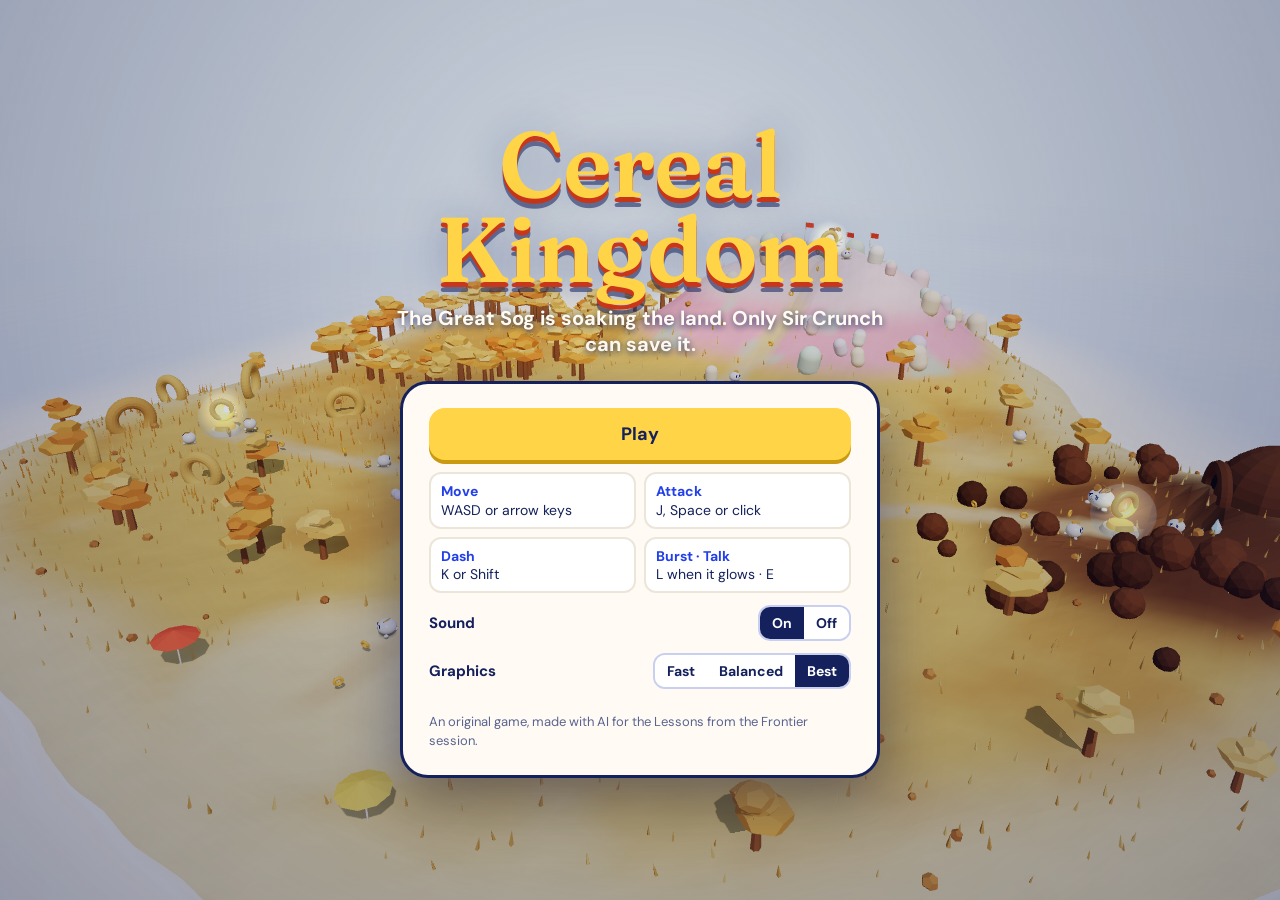
==== cereal-kingdom/index.html @ 96c3f2af "Add Cereal Kingdom 3D adventure at /cereal-kingdom/ A small 3D action-adventure for the Lessons from" ====
<!DOCTYPE html>
<html lang="en">
<head>
<meta charset="utf-8">
<meta name="viewport" content="width=device-width, initial-scale=1, maximum-scale=1, user-scalable=no, viewport-fit=cover">
<meta name="theme-color" content="#2340E8">
<title>Cereal Kingdom</title>
<style id="fontcss">@font-face{font-family:"Fraunces";font-style:normal;font-weight:600;font-display:swap;src:url([data-uri]) format("woff2")}
@font-face{font-family:"DM Sans";font-style:normal;font-weight:400;font-display:swap;src:url([data-uri]) format("woff2")}
@font-face{font-family:"DM Sans";font-style:normal;font-weight:700;font-display:swap;src:url([data-uri]) format("woff2")}</style>
<style>
:root{
  /* Layout: a full-screen 3D world with a light HUD; thumb controls on phones, keys on laptops. */
  --cobalt:#2340E8; --deep:#1B33C4; --line:#5068F2; --sun:#FFD447; --coral:#FF5A3C; --cream:#FFFBF4; --ink:#14215C; --mist:#DCE2FF; --paper:#FFFBF2;
  --display:"Fraunces", Georgia, serif; --body:"DM Sans", "Helvetica Neue", Arial, sans-serif;
  --st: env(safe-area-inset-top, 0px); --sb: env(safe-area-inset-bottom, 0px); --sl: env(safe-area-inset-left, 0px); --sr: env(safe-area-inset-right, 0px);
  color-scheme: dark;
}
*{box-sizing:border-box}
html,body{margin:0;height:100%;overflow:hidden;background:#9CC7FF;font-family:var(--body);color:var(--paper);-webkit-user-select:none;user-select:none;-webkit-touch-callout:none;touch-action:none;overscroll-behavior:none}
button{font:inherit;color:inherit;cursor:pointer}
:focus-visible{outline:3px solid var(--sun);outline-offset:3px}
#scene{position:fixed;inset:0;width:100%;height:100%;display:block}
.hidden{display:none !important}
.layer{position:fixed;inset:0;pointer-events:none}

/* HUD */
#hud{position:fixed;left:0;right:0;top:0;padding:calc(10px + var(--st)) calc(12px + var(--sr)) 0 calc(12px + var(--sl));display:grid;grid-template-columns:1fr auto 1fr;gap:10px;align-items:start;pointer-events:none;font-size:15px}
.stats{display:flex;gap:8px;align-items:center}
.lv{width:46px;height:46px;border-radius:50%;background:var(--sun);color:var(--ink);display:grid;place-items:center;line-height:1;box-shadow:0 3px 0 rgba(20,33,92,.35);flex:none}
.lv span{font-size:10px;font-weight:700;letter-spacing:.08em;margin-bottom:-6px}
.lv b{font-family:var(--display);font-size:22px}
.bars{display:flex;flex-direction:column;gap:5px;min-width:0;width:min(170px,34vw)}
.bar{position:relative;height:16px;border-radius:999px;background:rgba(20,33,92,.55);overflow:hidden;border:2px solid rgba(255,251,242,.85)}
.bar i{position:absolute;inset:0;width:100%;transform-origin:left;background:linear-gradient(90deg,#FF5A3C,#FF8A5B);transition:transform .2s}
.bar.xp{height:9px;border-width:1.5px}
.bar.xp i{background:linear-gradient(90deg,#FFD447,#FFF1A8)}
.bar span{position:absolute;inset:0;display:grid;place-items:center;font-size:11px;font-weight:700;text-shadow:0 1px 2px rgba(0,0,0,.5);font-variant-numeric:tabular-nums}
.objective{display:flex;align-items:center;gap:8px;background:rgba(20,33,92,.62);border:2px solid rgba(255,251,242,.6);border-radius:16px;padding:6px 12px 6px 8px;max-width:min(360px,46vw)}
#compass{width:30px;height:30px;flex:none;display:grid;place-items:center;transition:transform .12s linear}
#compass svg{width:28px;height:28px}
#objText{font-weight:700;font-size:14px;line-height:1.2}
#objDist{font-size:12px;color:var(--mist);font-variant-numeric:tabular-nums}
.right{display:flex;gap:8px;justify-content:flex-end;align-items:center;flex-wrap:wrap}
.chip{background:rgba(20,33,92,.62);border:2px solid rgba(255,251,242,.6);border-radius:999px;padding:4px 10px;font-weight:700;display:flex;align-items:center;gap:6px;font-variant-numeric:tabular-nums}
.rings{display:flex;gap:3px}
.rings i{width:16px;height:16px;border-radius:50%;border:4px solid rgba(255,255,255,.35)}
.rings i.on{border-color:var(--sun);box-shadow:0 0 8px rgba(255,212,71,.9)}
.coin{width:14px;height:14px;border-radius:50%;border:4px solid #F2B437;display:inline-block}
.pill{pointer-events:auto;width:40px;height:40px;border-radius:12px;border:2px solid rgba(255,251,242,.7);background:rgba(20,33,92,.62);display:grid;place-items:center;font-weight:700}
#bossBar{position:fixed;left:50%;transform:translateX(-50%);top:calc(70px + var(--st));width:min(520px,80vw);text-align:center;font-family:var(--display);font-weight:600;font-size:18px;text-shadow:0 2px 6px rgba(20,33,92,.6)}
#bossBar .bar{height:18px;margin-top:4px}
#bossBar .bar i{background:linear-gradient(90deg,#B58CFF,#7EC8FF)}
.keys{position:fixed;left:calc(14px + var(--sl));bottom:calc(12px + var(--sb));font-size:13px;color:rgba(255,251,242,.92);background:rgba(20,33,92,.5);padding:6px 10px;border-radius:10px;pointer-events:none}
.keys b{background:rgba(255,251,242,.2);border-radius:5px;padding:0 5px;margin:0 2px}

/* overlays in the world */
.ftext{position:absolute;left:0;top:0;font-family:var(--display);font-weight:600;font-size:26px;white-space:nowrap;transform:translate(-50%,-50%);text-shadow:0 2px 0 rgba(20,33,92,.75),0 0 8px rgba(20,33,92,.4);will-change:transform}
.ftext.small{font-size:18px}
.ftext.hurt{color:#FFB29E}
.ftext.xp{color:var(--sun);font-family:var(--body);font-weight:700;font-size:16px}
.ftext.heal{color:#9EF0C5}
.label{position:absolute;left:0;top:0;transform:translate(-50%,-100%);background:rgba(20,33,92,.72);border:2px solid rgba(255,251,242,.7);border-radius:999px;padding:2px 10px;font-size:13px;font-weight:700;white-space:nowrap}
.label em{font-style:normal;color:var(--sun);margin-left:4px}
.ehp{position:absolute;left:0;top:0;width:44px;height:7px;border-radius:999px;background:rgba(20,33,92,.6);overflow:hidden;transform:translate(-50%,-50%)}
.ehp i{position:absolute;inset:0;background:#FF8A5B;transform-origin:left}

/* touch */
#touch{position:fixed;inset:0;pointer-events:none}
#joyZone{position:absolute;left:0;bottom:0;width:50%;height:65%;pointer-events:auto;touch-action:none}
#joy{position:absolute;width:120px;height:120px;margin:-60px 0 0 -60px;border-radius:50%;background:rgba(255,251,242,.16);border:2px solid rgba(255,251,242,.5);left:calc(90px + var(--sl));top:calc(100% - 110px - var(--sb));pointer-events:none;transition:opacity .2s}
#knob{position:absolute;left:50%;top:50%;width:54px;height:54px;margin:-27px 0 0 -27px;border-radius:50%;background:rgba(255,251,242,.85);box-shadow:0 3px 0 rgba(20,33,92,.3)}
.btns{position:absolute;right:calc(14px + var(--sr));bottom:calc(16px + var(--sb));width:200px;height:190px;pointer-events:none}
.tbtn{position:absolute;pointer-events:auto;touch-action:none;border-radius:50%;border:3px solid rgba(255,251,242,.85);font-weight:700;display:grid;place-items:center;text-shadow:0 1px 2px rgba(0,0,0,.35);-webkit-tap-highlight-color:transparent}
.tbtn.atk{right:0;bottom:0;width:96px;height:96px;background:var(--coral);font-size:15px}
.tbtn.dash{right:104px;bottom:0;width:66px;height:66px;background:var(--cobalt);font-size:13px}
.tbtn.sp{right:8px;bottom:106px;width:70px;height:70px;background:conic-gradient(var(--sun) calc(var(--p,0)*1%), rgba(20,33,92,.75) 0);font-size:13px}
.tbtn.sp.ready{animation:glow 1s ease-in-out infinite;color:var(--ink)}
.tbtn.talk{right:104px;bottom:80px;width:70px;height:70px;background:var(--sun);color:var(--ink);font-size:14px}
.tbtn:active{transform:scale(.93)}
@keyframes glow{50%{box-shadow:0 0 22px 6px rgba(255,212,71,.85)}}

/* dialog */
#dialog{position:fixed;left:50%;transform:translateX(-50%);bottom:calc(18px + var(--sb));width:min(640px,calc(100% - 24px));background:var(--cream);color:var(--ink);border-radius:20px;padding:14px 18px 16px;box-shadow:0 12px 40px rgba(10,20,80,.4);pointer-events:auto;border:3px solid var(--ink)}
#dialog .who{font-family:var(--display);font-weight:600;font-size:20px;color:#C9361A}
#dialog .what{font-size:17px;line-height:1.4;min-height:2.8em;margin-top:2px}
#dialog .next{position:absolute;right:16px;bottom:10px;font-size:12px;font-weight:700;color:#5A6490}

/* banners */
#banner{position:fixed;left:50%;top:34%;transform:translate(-50%,-50%);text-align:center;pointer-events:none;width:92%}
#banner .big{font-family:var(--display);font-weight:600;font-size:clamp(34px,7vw,64px);line-height:1;color:var(--sun);text-shadow:0 4px 0 rgba(20,33,92,.7),0 0 24px rgba(20,33,92,.4)}
#banner .sub{font-weight:700;font-size:clamp(15px,2.4vw,20px);margin-top:8px;text-shadow:0 2px 4px rgba(20,33,92,.8)}
#banner.show{animation:banner 2.6s ease-out both}
@keyframes banner{0%{opacity:0;transform:translate(-50%,-50%) scale(.7)}12%{opacity:1;transform:translate(-50%,-50%) scale(1.05)}20%{transform:translate(-50%,-50%) scale(1)}80%{opacity:1}100%{opacity:0}}
#toast{position:fixed;left:50%;bottom:calc(120px + var(--sb));transform:translateX(-50%);background:rgba(20,33,92,.85);border-radius:12px;padding:8px 14px;font-weight:700;font-size:14px;opacity:0;transition:opacity .3s;pointer-events:none;text-align:center;max-width:90%}
#toast.show{opacity:1}

/* screens */
.screen{position:fixed;inset:0;display:grid;place-items:center;padding:calc(16px + var(--st)) 16px calc(16px + var(--sb));pointer-events:auto;overflow:auto}
.screen.dim{background:rgba(14,22,70,.55)}
.card{background:var(--cream);color:var(--ink);border-radius:28px;padding:24px 26px;width:min(480px,100%);box-shadow:0 20px 60px rgba(10,20,80,.45);display:flex;flex-direction:column;gap:12px;border:3px solid var(--ink)}
.card h2{font-family:var(--display);font-weight:600;font-size:32px;margin:0;line-height:1.05}
.card p{margin:0;line-height:1.45}
.eyebrow{font-size:12px;font-weight:700;letter-spacing:.16em;text-transform:uppercase;color:#C9361A;margin:0}
.btn{border:0;border-radius:16px;padding:14px 22px;font-weight:700;font-size:18px;background:var(--sun);color:var(--ink);box-shadow:0 4px 0 #C99A10}
.btn:active{transform:translateY(2px);box-shadow:0 2px 0 #C99A10}
.btn.ghost{background:#fff;border:2px solid #C9CFEE;box-shadow:none;font-size:16px;padding:11px 18px}
.row{display:flex;gap:10px;flex-wrap:wrap;align-items:center}
.seg{display:flex;border:2px solid #C9CFEE;border-radius:12px;overflow:hidden}
.seg button{border:0;background:#fff;padding:7px 12px;font-weight:700;font-size:14px;color:var(--ink)}
.seg button[aria-pressed="true"]{background:var(--ink);color:#fff}
.set{display:flex;justify-content:space-between;align-items:center;gap:10px;font-weight:700;font-size:15px;flex-wrap:wrap}
.small{font-size:13px;color:#5A6490}
#title{background:radial-gradient(ellipse at 50% 30%, rgba(255,241,194,.0), rgba(14,22,70,.35))}
.logo{text-align:center;color:var(--paper);margin-bottom:6px}
.logo .k{font-family:var(--display);font-weight:600;font-size:clamp(46px,10vw,92px);line-height:.92;letter-spacing:-.01em;color:var(--sun);text-shadow:0 5px 0 #C9361A,0 10px 0 rgba(20,33,92,.55),0 0 40px rgba(20,33,92,.35)}
.logo .t{font-weight:700;font-size:clamp(15px,2.4vw,20px);margin-top:14px;text-shadow:0 2px 6px rgba(20,33,92,.8)}
.title-wrap{display:flex;flex-direction:column;align-items:center;gap:18px;width:min(520px,100%)}
.howto{display:grid;grid-template-columns:1fr 1fr;gap:8px;font-size:14px}
.howto div{background:#fff;border:2px solid #ECE6DA;border-radius:12px;padding:8px 10px;line-height:1.3}
.howto b{display:block;color:var(--cobalt)}
.stats-grid{display:grid;grid-template-columns:repeat(2,1fr);gap:8px}
.stats-grid div{background:#fff;border:2px solid #ECE6DA;border-radius:14px;padding:8px 12px}
.stats-grid span{display:block;font-size:12px;font-weight:700;letter-spacing:.08em;text-transform:uppercase;color:#5A6490}
.stats-grid b{font-family:var(--display);font-size:28px;font-variant-numeric:tabular-nums}
#fps{position:fixed;right:8px;bottom:4px;font-size:11px;opacity:.6;pointer-events:none}

@media (max-width: 640px), (max-height: 500px){
  #hud{grid-template-columns:1fr auto;font-size:13px}
  .objective{grid-column:1 / -1;grid-row:2;justify-self:center;max-width:92vw}
  .lv{width:40px;height:40px}.lv b{font-size:19px}
  .keys{display:none}
}
@media (max-height: 500px){
  #hud{grid-template-columns:1fr auto 1fr}.objective{grid-column:auto;grid-row:auto}
  .btns{transform:scale(.85);transform-origin:right bottom}
  #dialog{bottom:8px}
}
@media (prefers-reduced-motion: reduce){ #banner.show{animation-duration:3s} .tbtn.sp.ready{animation:none} }
</style>
</head>
<body>
<canvas id="scene" aria-label="Cereal Kingdom game world"></canvas>

<div class="layer" id="worldLayer"></div>

<div id="hud" class="hidden">
  <div class="stats">
    <div class="lv"><span>LV</span><b id="lvNum">1</b></div>
    <div class="bars">
      <div class="bar hp"><i id="hpFill"></i><span id="hpText">10 / 10</span></div>
      <div class="bar xp"><i id="xpFill"></i></div>
    </div>
  </div>
  <div class="objective" id="objective">
    <div id="compass"><svg viewBox="0 0 24 24" aria-hidden="true"><path d="M12 2 L20 20 L12 15.5 L4 20 Z" fill="#FFD447" stroke="#14215C" stroke-width="1.6" stroke-linejoin="round"/></svg></div>
    <div><div id="objText">Talk to Mayor Oatley</div><div id="objDist"></div></div>
  </div>
  <div class="right">
    <div class="chip"><span class="rings" id="ringIcons"><i></i><i></i><i></i></span></div>
    <div class="chip"><span class="coin"></span><span id="coinNum">0</span></div>
    <div class="chip" id="timer">0:00</div>
    <button class="pill" id="pauseBtn" type="button" aria-label="Pause"><svg viewBox="0 0 24 24" width="18" height="18" aria-hidden="true"><rect x="6" y="5" width="4" height="14" rx="1" fill="currentColor"/><rect x="14" y="5" width="4" height="14" rx="1" fill="currentColor"/></svg></button>
  </div>
</div>
<div id="bossBar" class="hidden"><span>The Great Sog</span><div class="bar"><i id="bossFill"></i></div></div>
<div class="keys hidden" id="keys"><b>WASD</b> move <b>J</b> attack <b>K</b> dash <b>L</b> burst <b>E</b> talk</div>

<div id="touch" class="hidden">
  <div id="joyZone"></div>
  <div id="joy"><div id="knob"></div></div>
  <div class="btns">
    <button class="tbtn talk hidden" id="bTalk" type="button">Talk</button>
    <button class="tbtn sp" id="bSpecial" type="button">Burst</button>
    <button class="tbtn dash" id="bDash" type="button">Dash</button>
    <button class="tbtn atk" id="bAtk" type="button">Attack</button>
  </div>
</div>

<div id="dialog" class="hidden" role="dialog" aria-live="polite"><div class="who" id="dWho"></div><div class="what" id="dWhat"></div><div class="next" id="dNext">Tap to continue</div></div>
<div id="banner"><div class="big" id="bBig"></div><div class="sub" id="bSub"></div></div>
<div id="toast" role="status"></div>

<div class="screen" id="title">
  <div class="title-wrap">
    <div class="logo"><div class="k">Cereal<br>Kingdom</div><div class="t">The Great Sog is soaking the land. Only Sir Crunch can save it.</div></div>
    <div class="card">
      <button class="btn" id="playBtn" type="button">Play</button>
      <div class="howto" id="howto"></div>
      <div class="set"><span>Sound</span><div class="seg" id="segSound"><button type="button" data-v="on">On</button><button type="button" data-v="off">Off</button></div></div>
      <div class="set"><span>Graphics</span><div class="seg" id="segQ"><button type="button" data-v="low">Fast</button><button type="button" data-v="medium">Balanced</button><button type="button" data-v="high">Best</button></div></div>
      <p class="small" id="bestLine"></p>
      <p class="small">An original game, made with AI for the Lessons from the Frontier session.</p>
    </div>
  </div>
</div>

<div class="screen dim hidden" id="pause">
  <div class="card">
    <p class="eyebrow">Paused</p>
    <h2>Take a breather</h2>
    <button class="btn" id="resumeBtn" type="button">Resume</button>
    <div class="set"><span>Sound</span><div class="seg" id="segSound2"><button type="button" data-v="on">On</button><button type="button" data-v="off">Off</button></div></div>
    <div class="set"><span>Graphics</span><div class="seg" id="segQ2"><button type="button" data-v="low">Fast</button><button type="button" data-v="medium">Balanced</button><button type="button" data-v="high">Best</button></div></div>
    <button class="btn ghost" id="restartBtn" type="button">Start over</button>
  </div>
</div>

<div class="screen dim hidden" id="win">
  <div class="card">
    <p class="eyebrow">Kingdom saved</p>
    <h2 id="winTitle">Crunchy again!</h2>
    <p id="winLine">Sir Crunch beat the Great Sog and brought the Golden Rings home.</p>
    <div class="stats-grid">
      <div><span>Time</span><b id="wTime">0:00</b></div>
      <div><span>Level</span><b id="wLevel">1</b></div>
      <div><span>Soggies popped</span><b id="wKills">0</b></div>
      <div><span>Crunch bits</span><b id="wCoins">0</b></div>
    </div>
    <p class="small" id="wBest"></p>
    <div class="row"><button class="btn" id="againBtn" type="button">Play again</button><button class="btn ghost" id="roamBtn" type="button">Keep exploring</button></div>
  </div>
</div>

<div id="fps" class="hidden"></div>
<script type="module" src="./game.js"></script>
</body>
</html>
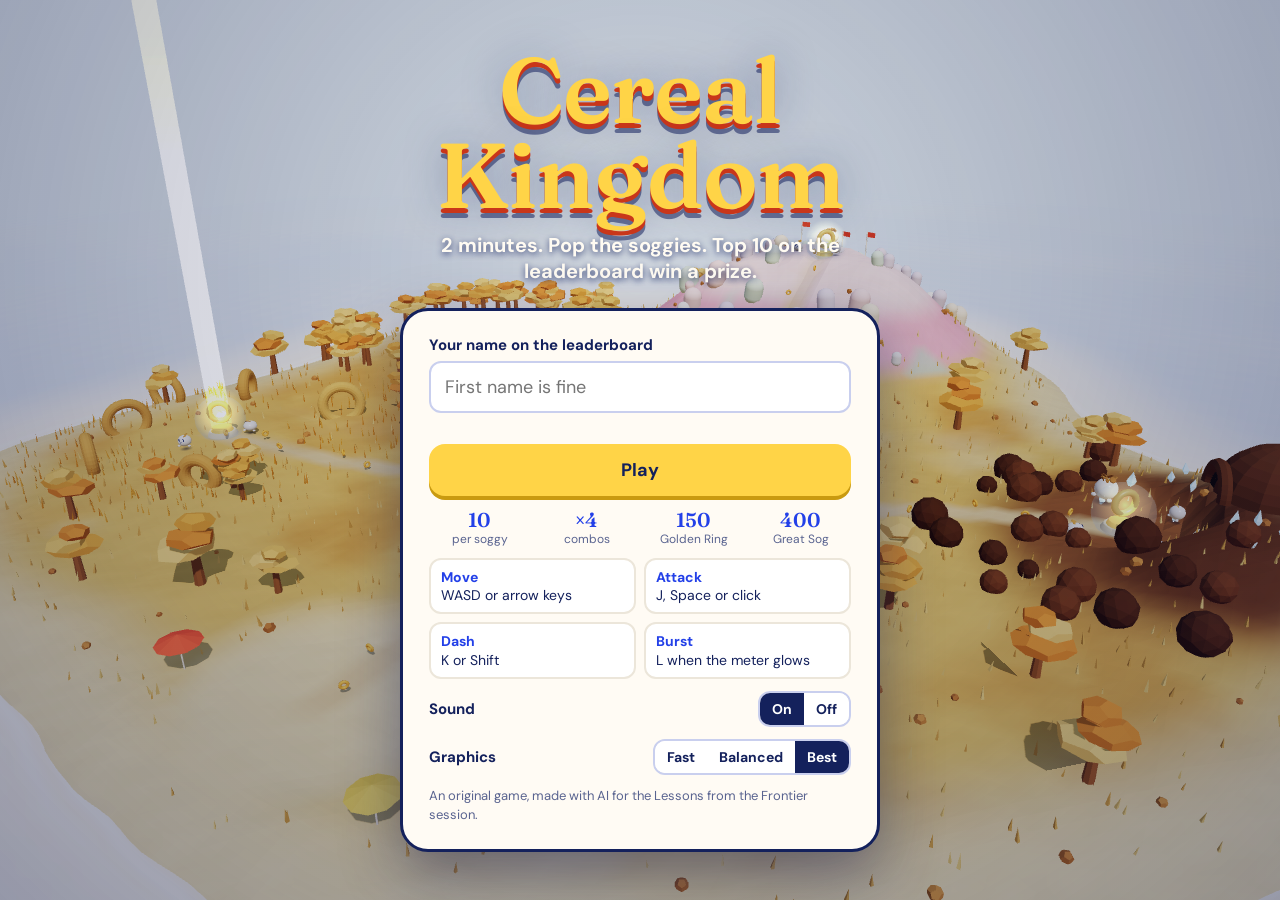
==== commit 068f1079: "Make Cereal Kingdom a 2-minute score attack with a live leaderboard Players type a name, get a 3-2-1" ====
--- a/cereal-kingdom/index.html
+++ b/cereal-kingdom/index.html
@@ -54,12 +54,32 @@
 .keys{position:fixed;left:calc(14px + var(--sl));bottom:calc(12px + var(--sb));font-size:13px;color:rgba(255,251,242,.92);background:rgba(20,33,92,.5);padding:6px 10px;border-radius:10px;pointer-events:none}
 .keys b{background:rgba(255,251,242,.2);border-radius:5px;padding:0 5px;margin:0 2px}
 
+.center{display:flex;flex-direction:column;align-items:center;gap:6px}
+.scorebox,.timebox{background:rgba(20,33,92,.62);border:2px solid rgba(255,251,242,.6);border-radius:16px;padding:4px 14px 6px;display:flex;flex-direction:column;align-items:center;position:relative;min-width:96px}
+.scorebox .lbl,.timebox .lbl{font-size:10px;font-weight:700;letter-spacing:.14em;text-transform:uppercase;color:var(--mist)}
+.scorebox b,.timebox b{font-family:var(--display);font-weight:600;font-size:30px;line-height:1;font-variant-numeric:tabular-nums}
+.timebox.low b{color:#FF8A70;animation:tick 1s steps(1) infinite}
+@keyframes tick{50%{opacity:.55}}
+.combo{position:absolute;right:-10px;top:-10px;background:var(--coral);color:#fff;border-radius:999px;padding:2px 8px;font-size:12px;font-weight:700;transform:scale(0);transition:transform .15s}
+.combo.on{transform:scale(1) rotate(6deg)}
+.namefield{display:flex;flex-direction:column;gap:6px}
+.namefield label{font-weight:700;font-size:15px}
+.namefield input{border:2px solid #C9CFEE;border-radius:12px;padding:12px 14px;font:inherit;font-size:18px;color:var(--ink);background:#fff;-webkit-user-select:text;user-select:text}
+.namefield input:focus{outline:none;border-color:var(--cobalt);box-shadow:0 0 0 3px rgba(35,64,232,.2)}
+.err{color:#C9361A;font-weight:700;font-size:13px;margin:0;min-height:1em}
+.points{display:grid;grid-template-columns:repeat(4,1fr);gap:6px;text-align:center;font-size:12px;line-height:1.2;color:#5A6490}
+.points b{display:block;font-family:var(--display);font-size:20px;color:var(--cobalt)}
+.submit{background:#F1F3FF;border-radius:12px;padding:10px 12px;font-weight:700;font-size:14px;line-height:1.4}
+.submit.ok{background:#E3F7EC;color:#0B6B4A}
+.submit.bad{background:#FFE9E3;color:#9A2A12}
+
 /* overlays in the world */
 .ftext{position:absolute;left:0;top:0;font-family:var(--display);font-weight:600;font-size:26px;white-space:nowrap;transform:translate(-50%,-50%);text-shadow:0 2px 0 rgba(20,33,92,.75),0 0 8px rgba(20,33,92,.4);will-change:transform}
 .ftext.small{font-size:18px}
 .ftext.hurt{color:#FFB29E}
 .ftext.xp{color:var(--sun);font-family:var(--body);font-weight:700;font-size:16px}
 .ftext.heal{color:#9EF0C5}
+.ftext.pts{color:var(--sun);font-size:22px}
 .label{position:absolute;left:0;top:0;transform:translate(-50%,-100%);background:rgba(20,33,92,.72);border:2px solid rgba(255,251,242,.7);border-radius:999px;padding:2px 10px;font-size:13px;font-weight:700;white-space:nowrap}
 .label em{font-style:normal;color:var(--sun);margin-left:4px}
 .ehp{position:absolute;left:0;top:0;width:44px;height:7px;border-radius:999px;background:rgba(20,33,92,.6);overflow:hidden;transform:translate(-50%,-50%)}
@@ -127,12 +147,19 @@
 
 @media (max-width: 640px), (max-height: 500px){
   #hud{grid-template-columns:1fr auto;font-size:13px}
-  .objective{grid-column:1 / -1;grid-row:2;justify-self:center;max-width:92vw}
+  .center{grid-column:1 / -1;grid-row:2;flex-direction:row;justify-content:center;align-items:stretch}
+  .objective{max-width:62vw}
+  .scorebox b,.timebox b{font-size:24px}
+  .right .chip{display:none}
+  .bars{width:30vw}
+  #bossBar{top:calc(132px + var(--st));font-size:15px}
+  .points{grid-template-columns:repeat(2,1fr)}
   .lv{width:40px;height:40px}.lv b{font-size:19px}
   .keys{display:none}
 }
 @media (max-height: 500px){
-  #hud{grid-template-columns:1fr auto 1fr}.objective{grid-column:auto;grid-row:auto}
+  #hud{grid-template-columns:1fr auto 1fr}.center{grid-column:auto;grid-row:auto}
+  #bossBar{top:calc(84px + var(--st))}
   .btns{transform:scale(.85);transform-origin:right bottom}
   #dialog{bottom:8px}
 }
@@ -148,29 +175,30 @@
   <div class="stats">
     <div class="lv"><span>LV</span><b id="lvNum">1</b></div>
     <div class="bars">
-      <div class="bar hp"><i id="hpFill"></i><span id="hpText">10 / 10</span></div>
+      <div class="bar hp"><i id="hpFill"></i><span id="hpText">12 / 12</span></div>
       <div class="bar xp"><i id="xpFill"></i></div>
     </div>
   </div>
-  <div class="objective" id="objective">
-    <div id="compass"><svg viewBox="0 0 24 24" aria-hidden="true"><path d="M12 2 L20 20 L12 15.5 L4 20 Z" fill="#FFD447" stroke="#14215C" stroke-width="1.6" stroke-linejoin="round"/></svg></div>
-    <div><div id="objText">Talk to Mayor Oatley</div><div id="objDist"></div></div>
+  <div class="center">
+    <div class="scorebox"><span class="lbl">Score</span><b id="scoreNum">0</b><span class="combo" id="comboChip"></span></div>
+    <div class="objective" id="objective">
+      <div id="compass"><svg viewBox="0 0 24 24" aria-hidden="true"><path d="M12 2 L20 20 L12 15.5 L4 20 Z" fill="#FFD447" stroke="#14215C" stroke-width="1.6" stroke-linejoin="round"/></svg></div>
+      <div><div id="objText">Pop every soggy you can!</div><div id="objDist"></div></div>
+    </div>
   </div>
   <div class="right">
+    <div class="timebox" id="timeBox"><span class="lbl">Time</span><b id="timer">2:00</b></div>
     <div class="chip"><span class="rings" id="ringIcons"><i></i><i></i><i></i></span></div>
-    <div class="chip"><span class="coin"></span><span id="coinNum">0</span></div>
-    <div class="chip" id="timer">0:00</div>
     <button class="pill" id="pauseBtn" type="button" aria-label="Pause"><svg viewBox="0 0 24 24" width="18" height="18" aria-hidden="true"><rect x="6" y="5" width="4" height="14" rx="1" fill="currentColor"/><rect x="14" y="5" width="4" height="14" rx="1" fill="currentColor"/></svg></button>
   </div>
 </div>
 <div id="bossBar" class="hidden"><span>The Great Sog</span><div class="bar"><i id="bossFill"></i></div></div>
-<div class="keys hidden" id="keys"><b>WASD</b> move <b>J</b> attack <b>K</b> dash <b>L</b> burst <b>E</b> talk</div>
+<div class="keys hidden" id="keys"><b>WASD</b> move <b>J</b> attack <b>K</b> dash <b>L</b> burst <b>P</b> pause</div>
 
 <div id="touch" class="hidden">
   <div id="joyZone"></div>
   <div id="joy"><div id="knob"></div></div>
   <div class="btns">
-    <button class="tbtn talk hidden" id="bTalk" type="button">Talk</button>
     <button class="tbtn sp" id="bSpecial" type="button">Burst</button>
     <button class="tbtn dash" id="bDash" type="button">Dash</button>
     <button class="tbtn atk" id="bAtk" type="button">Attack</button>
@@ -183,13 +211,14 @@
 
 <div class="screen" id="title">
   <div class="title-wrap">
-    <div class="logo"><div class="k">Cereal<br>Kingdom</div><div class="t">The Great Sog is soaking the land. Only Sir Crunch can save it.</div></div>
+    <div class="logo"><div class="k">Cereal<br>Kingdom</div><div class="t">2 minutes. Pop the soggies. Top 10 on the leaderboard win a prize.</div></div>
     <div class="card">
+      <div class="namefield"><label for="playerName">Your name on the leaderboard</label><input id="playerName" maxlength="16" autocomplete="off" autocapitalize="words" enterkeyhint="go" placeholder="First name is fine"><p class="err" id="nameErr" role="alert"></p></div>
       <button class="btn" id="playBtn" type="button">Play</button>
+      <div class="points"><span><b>10</b> per soggy</span><span><b>×4</b> combos</span><span><b>150</b> Golden Ring</span><span><b>400</b> Great Sog</span></div>
       <div class="howto" id="howto"></div>
       <div class="set"><span>Sound</span><div class="seg" id="segSound"><button type="button" data-v="on">On</button><button type="button" data-v="off">Off</button></div></div>
       <div class="set"><span>Graphics</span><div class="seg" id="segQ"><button type="button" data-v="low">Fast</button><button type="button" data-v="medium">Balanced</button><button type="button" data-v="high">Best</button></div></div>
-      <p class="small" id="bestLine"></p>
       <p class="small">An original game, made with AI for the Lessons from the Frontier session.</p>
     </div>
   </div>
@@ -206,19 +235,19 @@
   </div>
 </div>
 
-<div class="screen dim hidden" id="win">
+<div class="screen dim hidden" id="results">
   <div class="card">
-    <p class="eyebrow">Kingdom saved</p>
-    <h2 id="winTitle">Crunchy again!</h2>
-    <p id="winLine">Sir Crunch beat the Great Sog and brought the Golden Rings home.</p>
+    <p class="eyebrow">Time’s up, <span id="rName"></span></p>
+    <h2><span id="rScore">0</span> points</h2>
     <div class="stats-grid">
-      <div><span>Time</span><b id="wTime">0:00</b></div>
-      <div><span>Level</span><b id="wLevel">1</b></div>
-      <div><span>Soggies popped</span><b id="wKills">0</b></div>
-      <div><span>Crunch bits</span><b id="wCoins">0</b></div>
-    </div>
-    <p class="small" id="wBest"></p>
-    <div class="row"><button class="btn" id="againBtn" type="button">Play again</button><button class="btn ghost" id="roamBtn" type="button">Keep exploring</button></div>
+      <div><span>Soggies popped</span><b id="rPops">0</b></div>
+      <div><span>Golden Rings</span><b id="rRings">0 / 3</b></div>
+      <div><span>Great Sog</span><b id="rBoss">-</b></div>
+      <div><span>Best combo</span><b id="rCombo">×1</b></div>
+    </div>
+    <p class="submit" id="rSubmit">Sending your score to the big screen…</p>
+    <p class="small" id="rBest"></p>
+    <div class="row"><button class="btn" id="againBtn" type="button">Play again</button><button class="btn ghost hidden" id="retryBtn" type="button">Try sending again</button></div>
   </div>
 </div>
 
